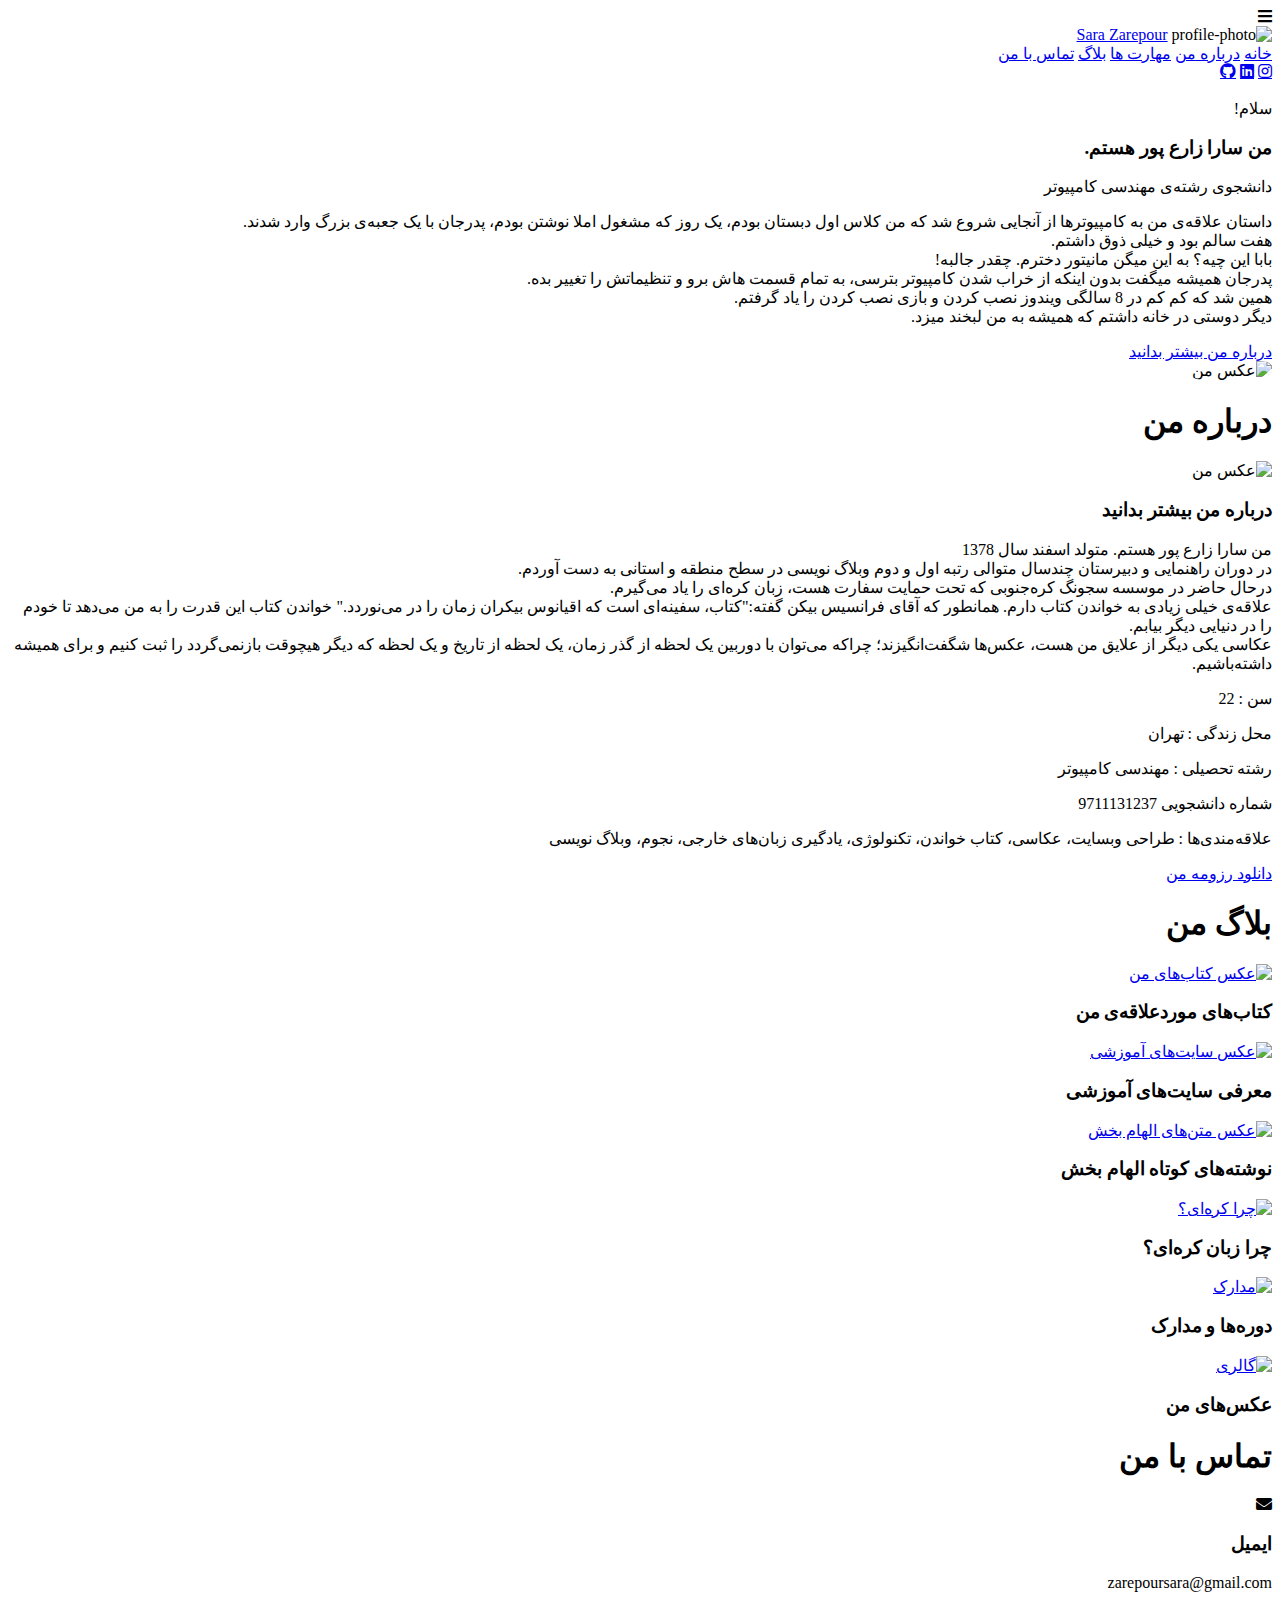
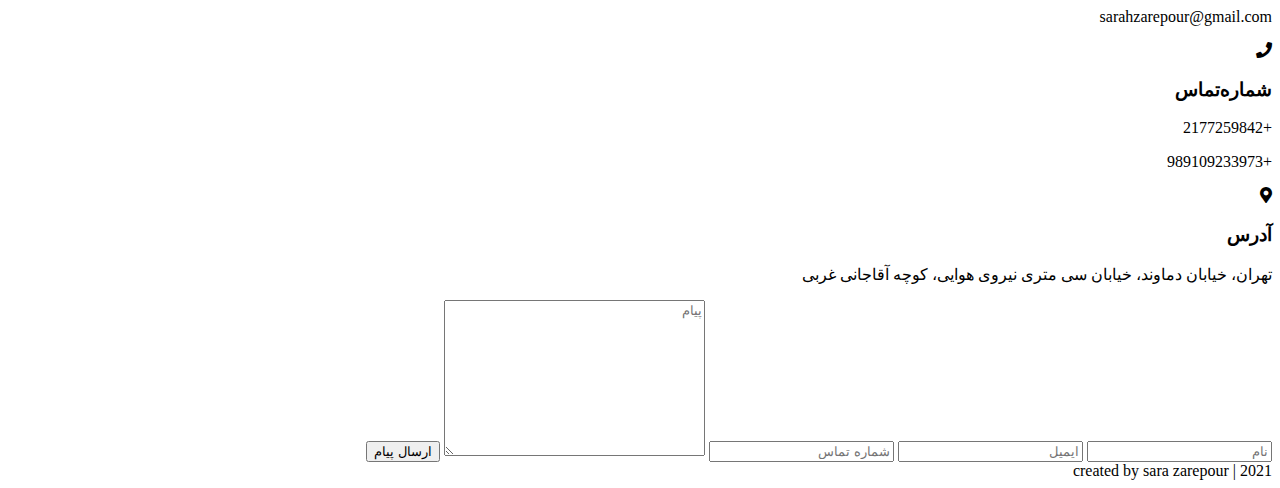
==== index.html @ 56c2e3b5 "Add files via upload" ====
<!DOCTYPE html>
<html dir="rtl" lang="fa">

<head>
    <meta charset="UTF-8">
    <meta http-equiv="X-UA-Compatible" content="IE=edge">
    <meta name="viewport" content="width=device-width, initial-scale=1.0">
    <link rel="icon" href="favicon.ico">
    <title>Sara Zarepour</title>

    <!-- font awesome cdn link  -->
    <link rel="stylesheet" href="https://cdnjs.cloudflare.com/ajax/libs/font-awesome/5.15.3/css/all.min.css">

    <!-- CSS file link -->
    <link rel="stylesheet" href="css/style.css">
</head>

<body>

    <div id="menu-bars" class="fas fa-bars"></div>

    <!-- header section -->

    <header>

        <img class="profile-img" src="images/sara-zarepour.png" alt="profile-photo">
        <a href="#" class="logo"> <span> Sara </span> Zarepour
        </a>

        <nav class="navbar">
            <a href="#home"> خانه</a>
            <a href="#about">درباره من</a>
            <a href="skills.html">مهارت ها</a>
            <a href="#blog">بلاگ</a>
            <a href="#contact">تماس با من</a>
        </nav>

        <div class="follow">
            <a href="https://www.instagram.com/mikaa.948/" class="fab fa-instagram" target="_blank"></a>
            <a href="https://www.linkedin.com/in/sara-zarepour-b95006192/" class="fab fa-linkedin" target="_blank"></a>
            <a href="https://github.com/sara-zarepour" class="fab fa-github" target="_blank"></a>
        </div>

    </header>

    <!-- header section ends -->

    <!-- home section starts  -->
    <section class="home" id="home">
        <div class="content">
            <br><span class="hi"> سلام! </span>
            <h3> من <span> سارا زارع پور </span>هستم.</h3>
            <p class="info"> دانشجوی رشته‌ی مهندسی کامپیوتر </p>
            <p class="text"> داستان علاقه‌ی من به کامپیوترها از آنجایی شروع شد که من کلاس اول دبستان بودم، یک روز که مشغول املا نوشتن بودم، پدرجان با یک جعبه‌ی بزرگ وارد شدند. <br> هفت سالم بود و خیلی ذوق داشتم. <br> بابا این چیه؟ به این میگن مانیتور دخترم. چقدر جالبه!
                <br> پدرجان همیشه میگفت بدون اینکه از خراب شدن کامپیوتر بترسی، به تمام قسمت هاش برو و تنظیماتش را تغییر بده.<br> همین شد که کم کم در 8 سالگی ویندوز نصب کردن و بازی نصب کردن را یاد گرفتم. <br> دیگر دوستی در خانه داشتم که همیشه به من لبخند
                میزد.
            </p>
            <a href="#about" class="btn">درباره من بیشتر بدانید</a>
        </div>

        <div class="image">
            <img src="images/imsara.png" alt="عکس من" style="border-radius: 50% 20%;">
        </div>

    </section>

    <!-- home section ends -->

    <!-- about section starts  -->

    <section class="about" id="about">

        <h1 class="heading"> <span>درباره</span> من </h1>

        <div class="row-1">

            <div class="image">
                <img src="images/about-img.png" alt="عکس من">
            </div>

            <div class="content">
                <h3> درباره من بیشتر بدانید </h3>
                <p>من سارا زارع پور هستم. متولد اسفند سال 1378 <br> در دوران راهنمایی و دبیرستان چندسال متوالی رتبه اول و دوم وبلاگ نویسی در سطح منطقه و استانی به دست آوردم. <br> درحال حاضر در موسسه سجونگ کره‌جنوبی که تحت حمایت سفارت هست، زبان کره‌ای را
                    یاد می‌گیرم. <br> علاقه‌ی خیلی زیادی به خواندن کتاب دارم. همانطور که آقای فرانسیس بیکن گفته:"کتاب، سفینه‌ای است که اقیانوس بیکران زمان را در می‌نوردد." خواندن کتاب این قدرت را به من می‌دهد تا خودم را در دنیایی دیگر بیابم. <br> عکاسی
                    یکی دیگر از علایق من هست، عکس‌ها شگفت‌انگیزند؛ چراکه می‌توان با دوربین یک لحظه از گذر زمان، یک لحظه از تاریخ و یک لحظه که دیگر هیچوقت بازنمی‌گردد را ثبت کنیم و برای همیشه داشته‌باشیم. </p>
                <div class="box-container">
                    <div class="box">
                        <p> <span> سن : </span> 22 </p>
                        <p> <span> محل زندگی : </span> تهران </p>
                        <p> <span> رشته تحصیلی : </span> مهندسی کامپیوتر </p>
                        <p> <span> شماره دانشجویی </span> 9711131237 </p>
                        <p> <span> علاقه‌مندی‌ها : </span> طراحی وبسایت، عکاسی، کتاب خواندن، تکنولوژی، یادگیری زبان‌های خارجی، نجوم، وبلاگ نویسی </p>
                    </div>

                </div>
                <a href="cv.pdf" class="btn" target="_blank">دانلود رزومه من</a>

            </div>

        </div>

    </section>

    <!-- about section ends -->


    <!-- blog section starts  -->

    <section class="blog" id="blog">

        <h1 class="heading"> <span> بلاگ </span> من </h1>

        <div class="box-container">

            <div class="box">
                <a href="mybooks.html"><img src="images/mybooks.PNG" alt="عکس کتاب‌های من"></a>
                <h3> کتاب‌های موردعلاقه‌ی من </h3>
            </div>

            <div class="box">
                <a href="usefulsites.html"><img src="images/usefulsites.PNG" alt="عکس سایت‌های آموزشی"></a>
                <h3> معرفی سایت‌های آموزشی </h3>
            </div>


            <div class="box">
                <a href="quotes.html"><img src="images/quotescover.jpg" alt="عکس متن‌های الهام بخش"></a>
                <h3> نوشته‌های کوتاه الهام بخش </h3>
            </div>

            <div class="box">
                <a href="whykorean.html"><img src="images/korea.jpg" alt="چرا کره‌ای؟"> </a>
                <h3> چرا زبان کره‌ای؟ </h3>
            </div>

            <div class="box">
                <a href="certifications.html"><img src="images/certificate.jpg" alt="مدارک"> </a>
                <h3> دوره‌ها و مدارک </h3>
            </div>

            <div class="box">
                <a href="gallery.html"><img src="images/covergallery.PNG" alt="گالری"></a>
                <h3> عکس‌های من </h3>
            </div>

        </div>

    </section>

    <!-- blog section ends -->

    <!-- contact section starts  -->

    <section class="contact" id="contact">

        <h1 class="heading"> <span>تماس</span> با من </h1>

        <div class="icons-container">

            <div class="icons">
                <i class="fas fa-envelope"></i>
                <h3>ایمیل</h3>
                <p>zarepoursara@gmail.com</p>
                <p>sarahzarepour@gmail.com</p>
            </div>

            <div class="icons">
                <i class="fas fa-phone"></i>
                <h3>شماره‌تماس</h3>
                <p>+2177259842</p>
                <p>+989109233973</p>
            </div>

            <div class="icons">
                <i class="fas fa-map-marker-alt"></i>
                <h3>آدرس</h3>
                <p>تهران، خیابان دماوند، خیابان سی‌ متری نیروی هوایی، کوچه آقاجانی غربی</p>
            </div>

        </div>

        <div class="row">

            <form action="">

                <input type="text" placeholder="نام" class="box" required>
                <input type="email" placeholder="ایمیل" class="box" required>
                <input type="number" placeholder="شماره تماس" class="box">

                <textarea name="" placeholder="پیام" id="" cols="30" rows="10" required></textarea>

                <input type="submit" class="btn" value="ارسال پیام">

            </form>
        </div>


    </section>

    <!-- contact section ends -->

    <!-- footer section  -->
    <footer class="footer"> created by <span>sara zarepour</span> | 2021 </footer>

    <script src="js/script.js"></script>
</body>

</html>
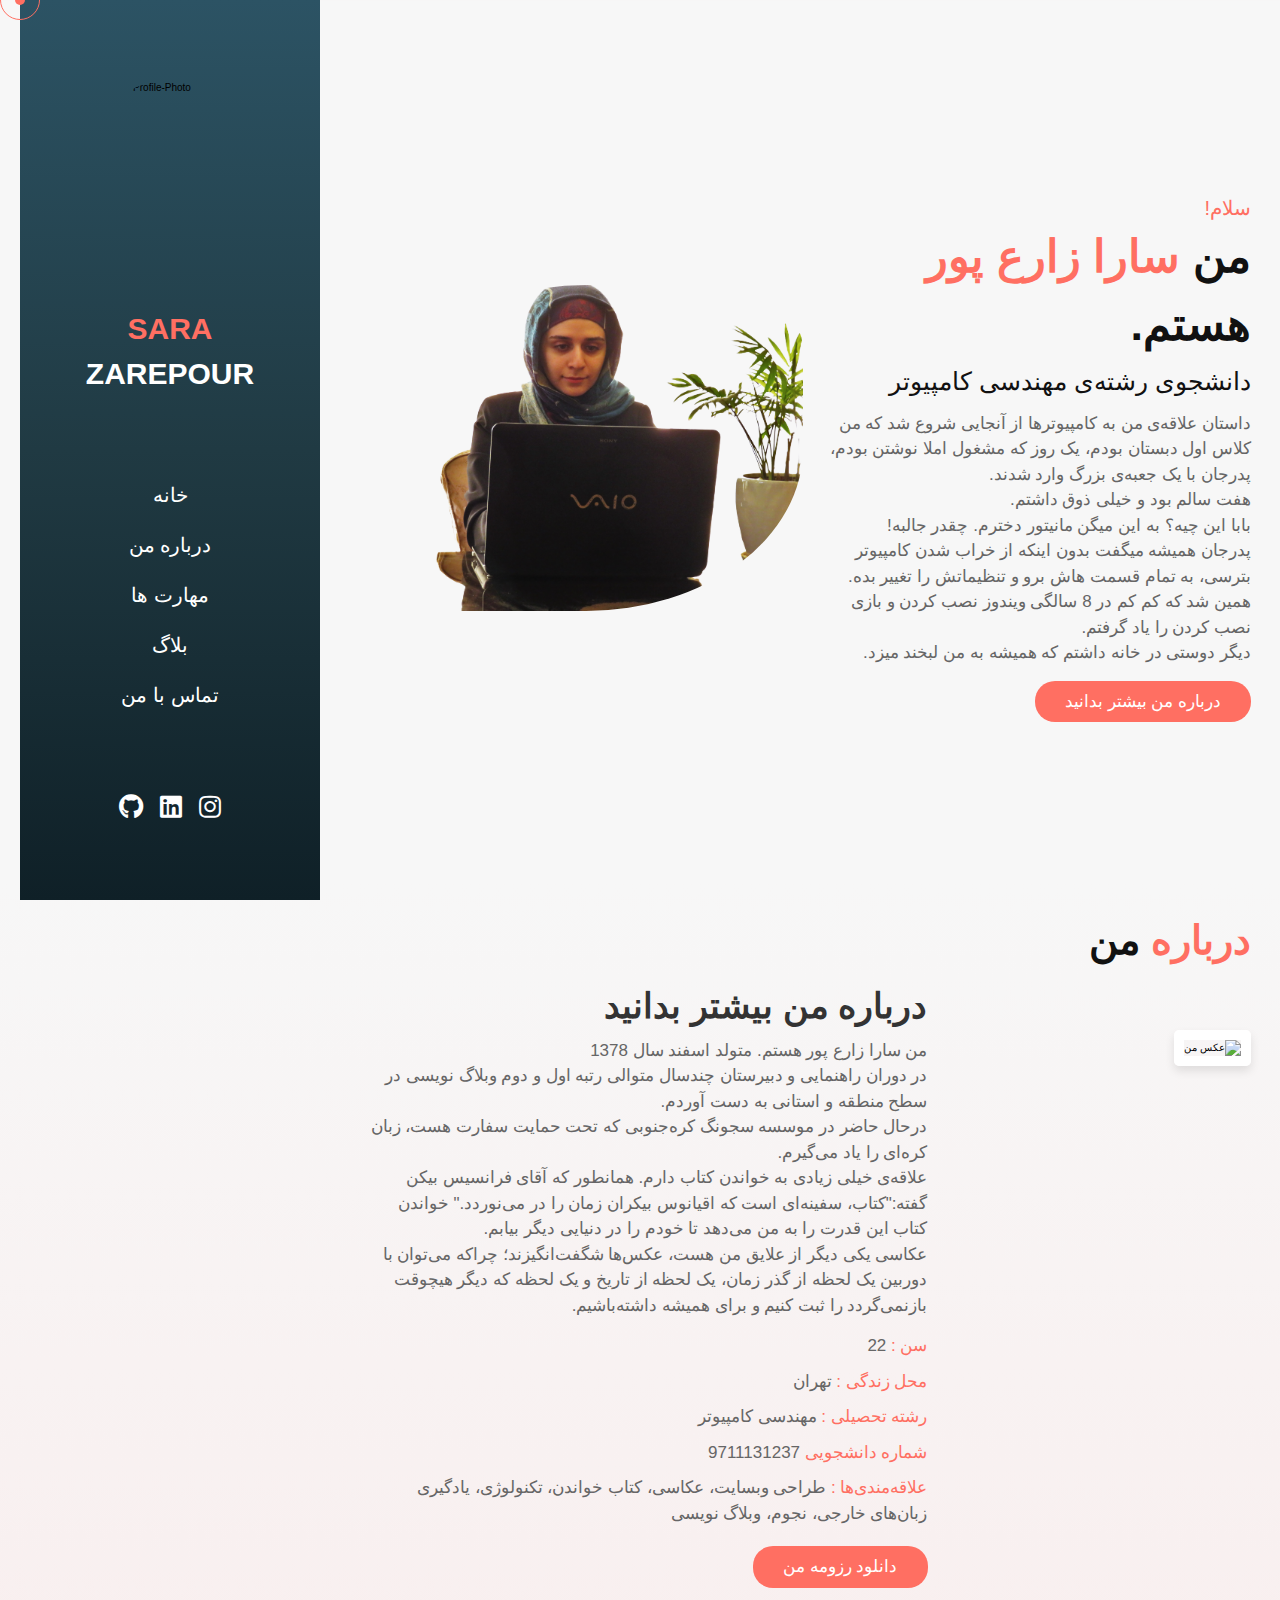
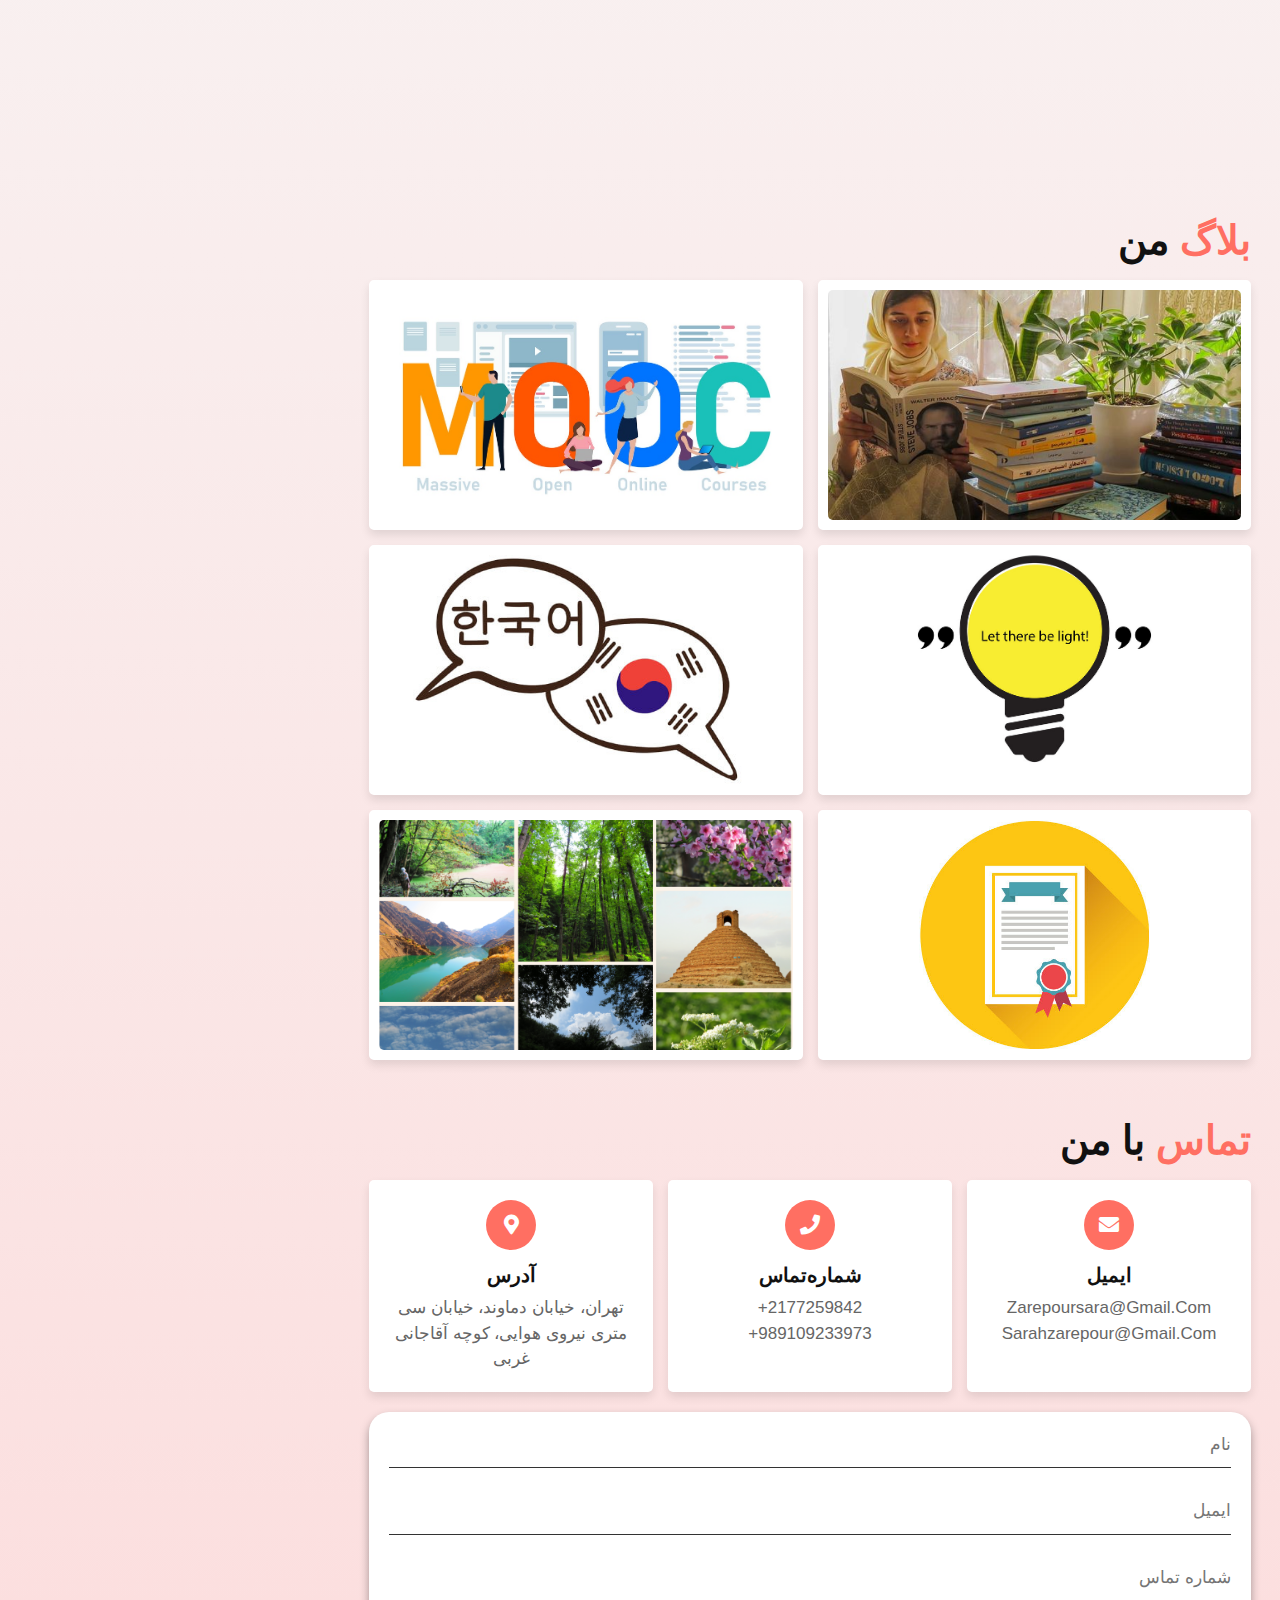
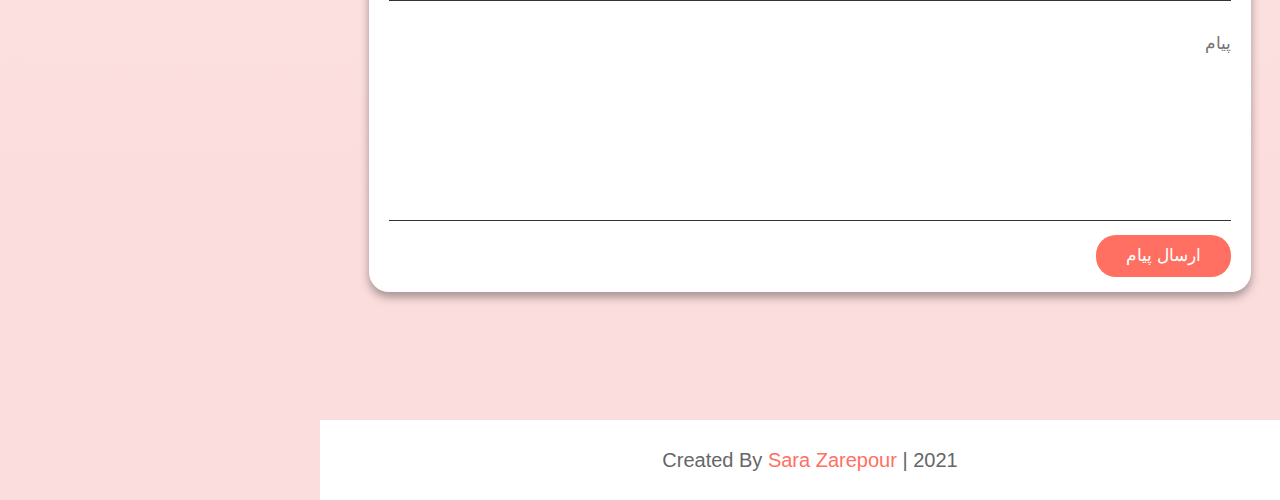
==== commit b8bbaca4: "Update index.html" ====
--- a/index.html
+++ b/index.html
@@ -16,6 +16,10 @@
 </head>
 
 <body>
+
+    <!-- custom cursors  -->
+    <div class="cursor-1"></div>
+    <div class="cursor-2"></div>
 
     <div id="menu-bars" class="fas fa-bars"></div>
 
@@ -205,4 +209,4 @@
     <script src="js/script.js"></script>
 </body>
 
-</html>+</html>
--- a/css/style.css
+++ b/css/style.css
@@ -0,0 +1,808 @@
+:root {
+    --main-color: #ff6f62;
+}
+
+* {
+    font-family: sans-serif, Tahoma, Arial;
+    margin: 0;
+    padding: 0;
+    box-sizing: border-box;
+    outline: none;
+    border: none;
+    text-decoration: none;
+    text-transform: capitalize;
+    transition: all .2s linear;
+    line-height: 1.5;
+}
+
+html {
+    font-size: 62.5%;
+    overflow-x: hidden;
+    scroll-behavior: smooth;
+}
+
+body {
+    background-image: linear-gradient(to bottom, rgba(247, 247, 247, 1) 23.8%, rgba(252, 221, 221, 1) 92%);
+    padding-left: 30rem;
+}
+
+section {
+    padding: 1rem 5%;
+    min-height: 100vh;
+}
+
+.heading {
+    font-size: 4rem;
+    padding-bottom: 1rem;
+    color: #111;
+    text-transform: uppercase;
+}
+
+.heading span {
+    color: var(--main-color);
+    text-transform: uppercase;
+}
+
+.btn {
+    display: inline-block;
+    margin-top: 1rem;
+    padding: .8rem 3rem;
+    background: var(--main-color);
+    color: #fff;
+    cursor: pointer;
+    font-size: 1.7rem;
+    border-radius: 20px;
+}
+
+.btn:hover {
+    background-color: #ee8c68;
+    background-image: linear-gradient(315deg, #ee8c68 0%, #eb6b9d 74%);
+    letter-spacing: .2rem;
+}
+
+header {
+    position: fixed;
+    top: 0;
+    left: 0;
+    bottom: 0;
+    background: #0F2027;
+    /* fallback for old browsers */
+    background: -webkit-linear-gradient(to bottom, #2C5364, #203A43, #0F2027);
+    /* Chrome 10-25, Safari 5.1-6 */
+    background: linear-gradient(to bottom, #2C5364, #203A43, #0F2027);
+    /* W3C, IE 10+/ Edge, Firefox 16+, Chrome 26+, Opera 12+, Safari 7+ */
+    display: flex;
+    align-items: center;
+    justify-content: space-between;
+    z-index: 1000;
+    flex-flow: column;
+    padding: 8rem 2rem;
+    width: 30rem;
+    text-align: center;
+}
+
+header .logo {
+    text-transform: uppercase;
+    color: #fff;
+    font-size: 3rem;
+    font-weight: bolder;
+}
+
+header .logo span {
+    text-transform: uppercase;
+    color: var(--main-color);
+}
+
+header .navbar a {
+    display: block;
+    font-size: 2rem;
+    color: #fff;
+    margin: 2rem 0;
+}
+
+header .navbar a:hover {
+    color: var(--main-color);
+}
+
+header .follow a {
+    font-size: 2.5rem;
+    color: #fff;
+    margin: 0 .7rem;
+}
+
+header .follow a:hover {
+    color: var(--main-color);
+}
+
+.profile-img {
+    width: 164px;
+    height: 162px;
+    border-radius: 50%;
+}
+
+#menu-bars {
+    position: fixed;
+    top: 1rem;
+    left: 1rem;
+    z-index: 10000;
+    background: var(--main-color);
+    color: #fff;
+    border-radius: .5rem;
+    padding: 1rem 1.5rem;
+    font-size: 3rem;
+    cursor: pointer;
+    display: none;
+}
+
+.cursor-1 {
+    position: absolute;
+    top: 0;
+    left: 0;
+    height: 1rem;
+    width: 1rem;
+    background: var(--main-color);
+    pointer-events: none;
+    transform: translate(-50%, -50%);
+    border-radius: 50%;
+    z-index: 10000;
+}
+
+.cursor-1.active {
+    height: 7rem;
+    width: 7rem;
+    opacity: .3;
+}
+
+.cursor-2 {
+    position: absolute;
+    top: 0;
+    left: 0;
+    height: 4rem;
+    width: 4rem;
+    border: .1rem solid var(--main-color);
+    pointer-events: none;
+    transform: translate(-50%, -50%);
+    border-radius: 50%;
+    z-index: 10000;
+    transition: .3s linear;
+}
+
+.cursor-2.active {
+    display: none;
+}
+
+.home {
+    display: flex;
+    align-items: center;
+    flex-wrap: wrap;
+    gap: 1.5rem;
+}
+
+.home .image {
+    flex: 1 1 40rem;
+}
+
+.home .image img {
+    width: 100%;
+}
+
+.home .content {
+    flex: 1 1 40rem;
+}
+
+.home .content .hi {
+    font-size: 2rem;
+    color: var(--main-color);
+}
+
+.home .content h3 {
+    font-size: 4.5rem;
+    color: #111;
+    text-transform: uppercase;
+}
+
+.home .content h3 span {
+    color: var(--main-color);
+    text-transform: uppercase;
+}
+
+.home .content .info {
+    font-size: 2.5rem;
+    color: #111;
+    padding: .5rem 0;
+}
+
+.home .content .text {
+    font-size: 1.7rem;
+    color: #666;
+    padding: .5rem 0;
+}
+
+.about .row-1 {
+    display: flex;
+    flex-wrap: wrap;
+    gap: 1.5rem;
+    padding-bottom: 2rem;
+}
+
+.about .row-1 .image {
+    flex: 1 1 25rem;
+    padding-top: 50px;
+}
+
+.about .row-1 .image img {
+    height: 70%;
+    width: 70%;
+    object-fit: cover;
+    border: 1rem solid #fff;
+    border-radius: .5rem;
+    box-shadow: 0 .5rem 1rem rgba(0, 0, 0, .1);
+}
+
+.about .row-1 .content {
+    flex: 1 1 50rem;
+}
+
+.about .row-1 .content h3 {
+    color: #333;
+    font-size: 3.5rem;
+}
+
+.about .row-1 .content p {
+    color: #666;
+    font-size: 1.7rem;
+    padding: .5rem 0;
+}
+
+.about .row-1 .content .box-container {
+    display: flex;
+    flex-wrap: wrap;
+    gap: 1.5rem;
+    padding: 0.5rem 0;
+}
+
+.about .row-1 .content .box-container .box {
+    flex: 1 1 20rem;
+}
+
+.about .row-1 .content .box-container .box span {
+    color: var(--main-color);
+}
+
+.skills:after {
+    content: "";
+    display: table;
+    clear: both;
+}
+
+.mySkills {
+    float: left;
+    width: 50%;
+    padding: 10px;
+    height: 300px;
+}
+
+.myLang {
+    float: left;
+    width: 50%;
+    padding: 10px;
+    height: 300px;
+}
+
+.about .row-2 {
+    display: flex;
+    flex-wrap: wrap;
+    gap: 1.5rem;
+    align-items: center;
+}
+
+.about .row-2 .skills {
+    flex: 1 1 40rem;
+}
+
+.about .row-2 .skills .progress {
+    padding: 1rem 0;
+}
+
+.about .row-2 .skills .progress h3 {
+    display: flex;
+    justify-content: space-between;
+    padding: .7rem 0;
+    font-size: 1.7rem;
+    color: #111;
+    font-weight: 400;
+}
+
+.about .row-2 .skills .progress .bar {
+    width: 100%;
+    background: #ccc;
+    overflow: hidden;
+    height: 1rem;
+    border-radius: 50rem;
+}
+
+.about .row-2 .skills .progress .bar span {
+    display: block;
+    height: 100%;
+    background: var(--main-color);
+    border-radius: 50rem;
+}
+
+.about .row-2 .mySkills .progress:nth-child(2) .bar span {
+    width: 100%;
+}
+
+.about .row-2 .mySkills .progress:nth-child(3) .bar span {
+    width: 95%;
+}
+
+.about .row-2 .mySkills .progress:nth-child(4) .bar span {
+    width: 60%;
+}
+
+.about .row-2 .mySkills .progress:nth-child(5) .bar span {
+    width: 80%;
+}
+
+.about .row-2 .mySkills .progress:nth-child(6) .bar span {
+    width: 35%;
+}
+
+.about .row-2 .mySkills .progress:nth-child(7) .bar span {
+    width: 50%;
+}
+
+.about .row-2 .mySkills .progress:nth-child(8) .bar span {
+    width: 70%;
+}
+
+.about .row-2 .myLang .progress:nth-child(2) .bar span {
+    width: 80%;
+}
+
+.about .row-2 .myLang .progress:nth-child(3) .bar span {
+    width: 70%;
+}
+
+.about .row-2 .myLang .progress:nth-child(4) .bar span {
+    width: 20%;
+}
+
+.about .row-2 .myLang .progress:nth-child(5) .bar span {
+    width: 15%;
+}
+
+.about .row-2 .myLang .progress:nth-child(6) .bar span {
+    width: 100%;
+}
+
+.about .row-2 .box-container {
+    flex: 1 1 40rem;
+    display: flex;
+    flex-wrap: wrap;
+    gap: 1.5rem;
+}
+
+.about .row-2 .box-container .box {
+    flex: 1 1 15rem;
+    background: #fff;
+    padding: 2rem;
+    border-radius: .5rem;
+    box-shadow: 0 .5rem 1rem rgba(0, 0, 0, .1);
+}
+
+.about .row-2 .box-container .box h3 {
+    color: var(--main-color);
+    font-size: 3rem;
+}
+
+.about .row-2 .box-container .box p {
+    color: #666;
+    font-size: 1.7rem;
+    padding-top: .5rem;
+}
+
+.photos .box-container {
+    display: flex;
+    flex-wrap: wrap;
+}
+
+.photos .box-container .box {
+    position: relative;
+    flex: 1 1 33rem;
+    border-left: .2rem solid var(--main-color);
+    padding-left: 2rem;
+    padding-right: 2rem;
+    padding-bottom: 2rem;
+}
+
+.photos .box-container .box::before {
+    content: '';
+    position: absolute;
+    top: 0;
+    left: -1rem;
+    height: 2rem;
+    width: 2rem;
+    border-radius: 50%;
+    background: var(--main-color);
+}
+
+.photos .box-container .box .content {
+    background: #fff;
+    padding: 1.5rem;
+    box-shadow: 0 .5rem 1rem rgba(0, 0, 0, .1);
+    border-radius: .5rem;
+}
+
+.photos .box-container .box .content span {
+    color: #fff;
+    font-size: 1.7rem;
+    background: var(--main-color);
+    border-radius: 50rem;
+    padding: .4rem 1rem;
+}
+
+.photos .box-container .box .content h3 {
+    font-size: 2.5rem;
+    padding: .5rem 0;
+    color: #111;
+}
+
+.photos .box-container .box .content p {
+    font-size: 1.5rem;
+    color: #666;
+}
+
+.blog .box-container {
+    display: flex;
+    flex-wrap: wrap;
+    gap: 1.5rem;
+}
+
+.blog .box-container .box {
+    flex: 1 1 30rem;
+    height: 25rem;
+    position: relative;
+    overflow: hidden;
+    border: 1rem solid #fff;
+    box-shadow: 0 .5rem 1rem rgba(0, 0, 0, .1);
+    background: #fff;
+    border-radius: .5rem;
+}
+
+.blog .box-container .box img {
+    height: 100%;
+    width: 100%;
+    object-fit: cover;
+    border-radius: .5rem;
+    position: relative;
+    z-index: 1;
+}
+
+.blog .box-container .box:hover img {
+    height: 75%;
+    width: 75%;
+}
+
+.blog .box-container .box h3 {
+    position: absolute;
+    bottom: .5rem;
+    left: 1rem;
+    font-size: 2.5rem;
+    color: #333;
+}
+
+.blog .box-container .box .icons {
+    position: absolute;
+    top: 1rem;
+    right: 1rem;
+}
+
+.blog .box-container .box .icons a {
+    display: block;
+    height: 4rem;
+    width: 4rem;
+    border-radius: .5rem;
+    background: #eee;
+    color: #333;
+    font-size: 1.7rem;
+    line-height: 4rem;
+    text-align: center;
+    margin-bottom: 1rem;
+}
+
+
+/*skills page certifications section */
+
+.box1 img {
+    display: block;
+    padding: 1.25em;
+    width: 40%;
+    margin: 0 auto;
+}
+
+
+/*books*/
+
+.books .box-container {
+    display: flex;
+    flex-wrap: wrap;
+    gap: 1.5rem;
+    margin: 45px;
+    column-gap: 4%;
+}
+
+.books .box-container .box {
+    flex: 1 1 30rem;
+    height: 25rem;
+    position: relative;
+    overflow: hidden;
+    border-style: none;
+    background: black;
+    border-radius: .5rem;
+}
+
+.books .box-container .box img {
+    height: 100%;
+    width: 100%;
+    object-fit: cover;
+    position: relative;
+    z-index: 1;
+}
+
+.books .box-container .box img:hover {
+    opacity: 0.3;
+    display: block
+}
+
+.overlay {
+    position: absolute;
+    bottom: 100%;
+    left: 0;
+    right: 0;
+    background-color: #000000;
+    overflow: hidden;
+    width: 100%;
+    height: 0;
+    transition: .5s ease;
+}
+
+.box:hover .overlay {
+    bottom: 0;
+    height: 100%;
+}
+
+.textbook {
+    color: white;
+    font-size: 14px;
+    position: relative;
+    padding: 0 20px 0 20px;
+    top: 50%;
+    left: 50%;
+    -webkit-transform: translate(-50%, -50%);
+    -ms-transform: translate(-50%, -50%);
+    transform: translate(-50%, -50%);
+    text-align: center;
+}
+
+
+/*end books*/
+
+
+/* start gallery */
+
+.rowgallery {
+    display: -ms-flexbox;
+    /* IE10 */
+    display: flex;
+    -ms-flex-wrap: wrap;
+    /* IE10 */
+    flex-wrap: wrap;
+    padding: 0 4px;
+}
+
+.rowgallery .column img:hover {
+    transform: scale(1.5);
+}
+
+.column {
+    -ms-flex: 25%;
+    /* IE10 */
+    flex: 25%;
+    max-width: 25%;
+    padding: 0 4px;
+}
+
+.column img {
+    margin-top: 8px;
+    vertical-align: middle;
+    width: 100%;
+}
+
+@media screen and (max-width: 800px) {
+    .column {
+        -ms-flex: 50%;
+        flex: 50%;
+        max-width: 50%;
+    }
+}
+
+@media screen and (max-width: 600px) {
+    .column {
+        -ms-flex: 100%;
+        flex: 100%;
+        max-width: 100%;
+    }
+}
+
+.column {
+    flex: 25%;
+    max-width: 25%;
+    padding: 0 4px;
+}
+
+.column img {
+    margin-top: 8px;
+    vertical-align: middle;
+    width: 100%;
+}
+
+@media screen and (max-width: 800px) {
+    .column {
+        flex: 50%;
+        max-width: 50%;
+    }
+}
+
+@media screen and (max-width: 600px) {
+    .column {
+        flex: 100%;
+        max-width: 100%;
+    }
+}
+
+
+/* end gallery */
+
+
+/*contact */
+
+.contact .icons-container {
+    display: flex;
+    gap: 1.5rem;
+    flex-wrap: wrap;
+    padding-bottom: 2rem;
+}
+
+.contact .icons-container .icons {
+    flex: 1 1 25rem;
+    text-align: center;
+    padding: 2rem;
+    background: #fff;
+    box-shadow: 0 .5rem 1rem rgba(0, 0, 0, .1);
+    border-radius: .5rem;
+}
+
+.contact .icons-container .icons i {
+    height: 5rem;
+    width: 5rem;
+    line-height: 5rem;
+    font-size: 2rem;
+    background: var(--main-color);
+    color: #fff;
+    border-radius: 50%;
+}
+
+.contact .icons-container .icons h3 {
+    color: #111;
+    font-size: 2rem;
+    padding: .5rem 0;
+    padding-top: 1rem;
+}
+
+.contact .icons-container .icons p {
+    color: #666;
+    font-size: 1.7rem;
+    direction: ltr;
+}
+
+.contact .row {
+    display: flex;
+    flex-wrap: wrap;
+    gap: 1.5rem;
+}
+
+.contact .row form {
+    flex: 1 1 55rem;
+    background: #fff;
+    padding: 0 2rem;
+    box-shadow: 0 .5rem 1rem rgba(0, 0, 0, 0.349);
+    border-radius: 2rem;
+}
+
+.contact .row .map {
+    flex: 1 1 25rem;
+    border: 1rem solid #fff;
+    box-shadow: 0 .5rem 1rem rgba(0, 0, 0, .1);
+    border-radius: .5rem;
+    width: 100%;
+}
+
+.contact .row form .box,
+.contact .row form textarea {
+    width: 100%;
+    border-bottom: .1rem solid #333;
+    color: #333;
+    text-transform: none;
+    font-size: 1.7rem;
+    padding: 1rem 0;
+    margin: 1rem 0;
+}
+
+.contact .row form .box:focus,
+.contact .row form textarea:focus {
+    border-color: var(--main-color);
+}
+
+.contact .row form .box::placeholder,
+.contact .row form textarea::placeholder {
+    text-transform: capitalize;
+}
+
+.contact .row form textarea {
+    height: 20rem;
+    resize: none;
+}
+
+.contact .row form .btn {
+    margin-top: 0;
+    margin-bottom: 1.5rem;
+}
+
+.footer {
+    margin-top: 2rem;
+    font-size: 2rem;
+    padding: 2.5rem;
+    text-align: center;
+    color: #666;
+    background: #fff;
+    direction: ltr;
+}
+
+.footer span {
+    color: var(--main-color);
+}
+
+
+/* media queries  */
+
+@media (max-width:991px) {
+    html {
+        font-size: 55%;
+    }
+    body {
+        padding: 0;
+    }
+    #menu-bars {
+        display: initial;
+    }
+    header {
+        left: -120%;
+    }
+    header.active {
+        left: 0%;
+    }
+    .cursor-1,
+    .cursor-2 {
+        display: none;
+    }
+}
+
+@media (max-width:450px) {
+    html {
+        font-size: 50%;
+    }
+    .photos .box-container .box {
+        padding-right: 0;
+    }
+}
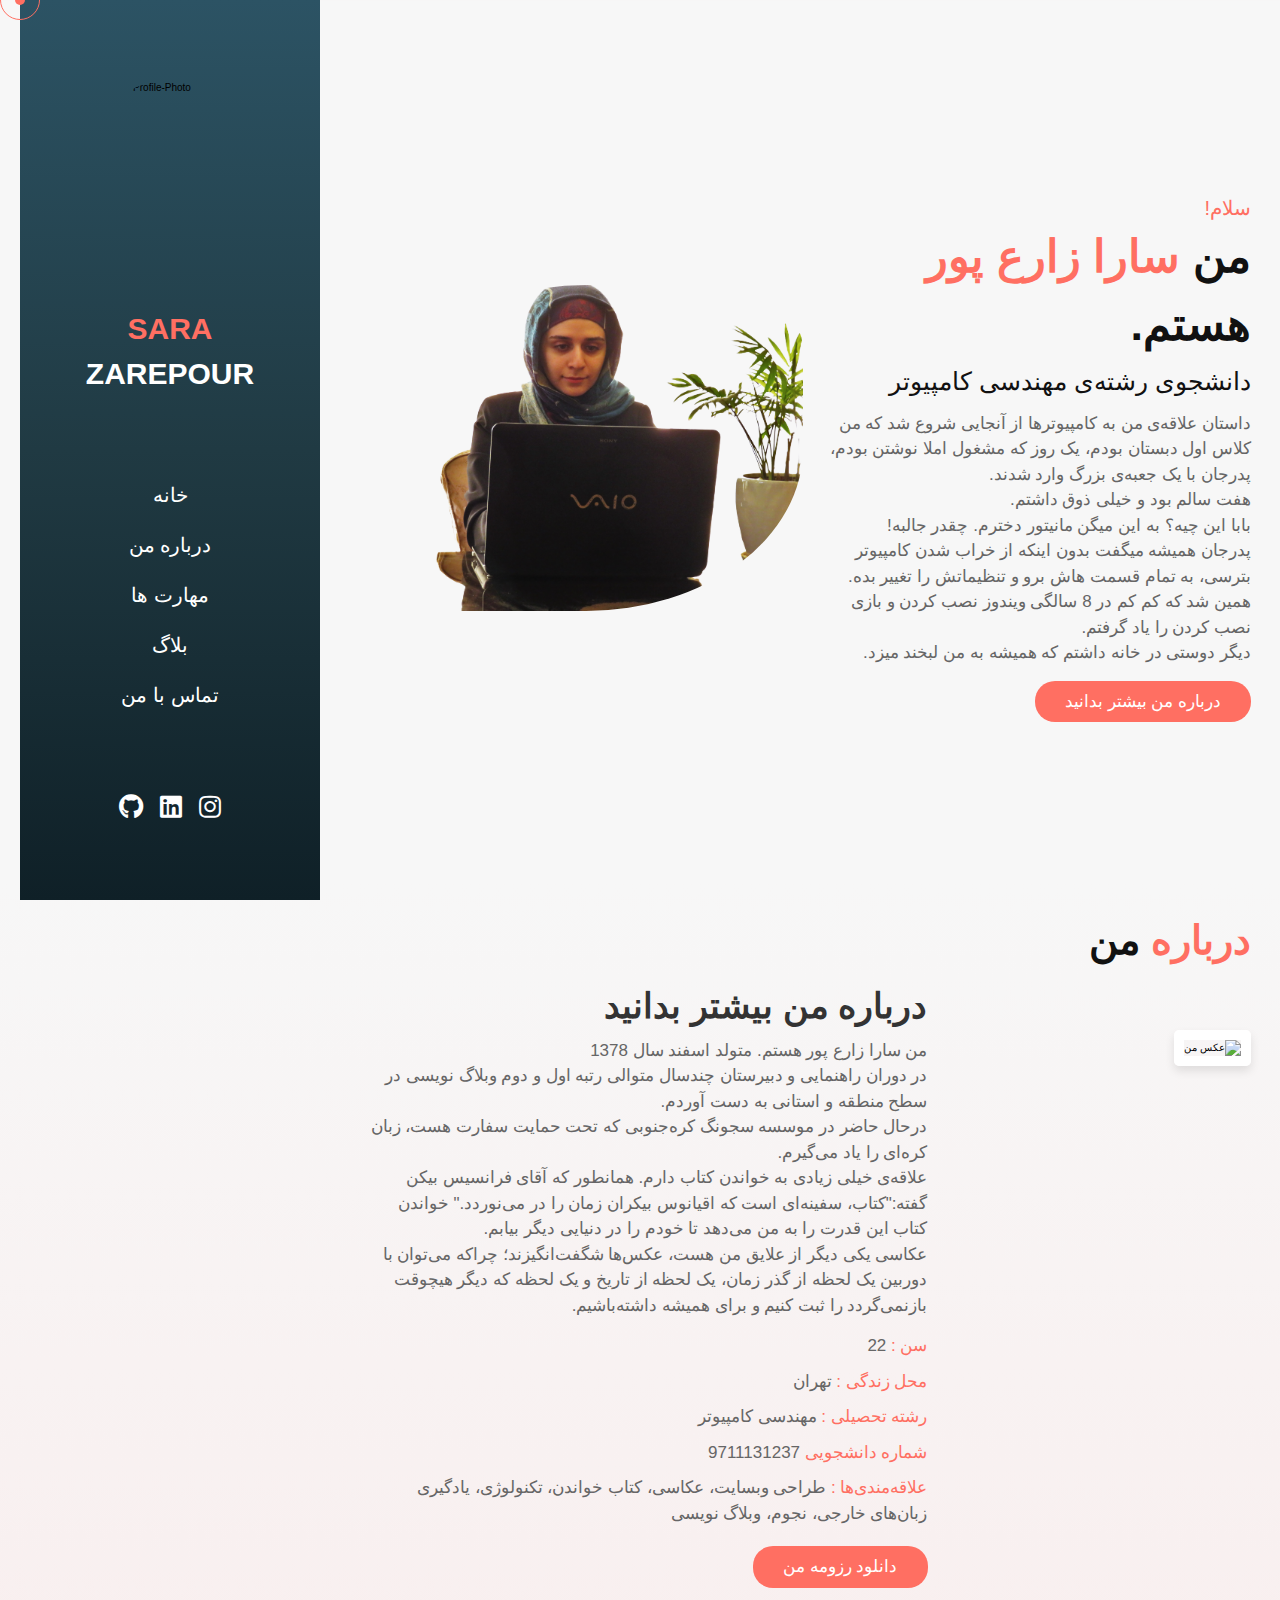
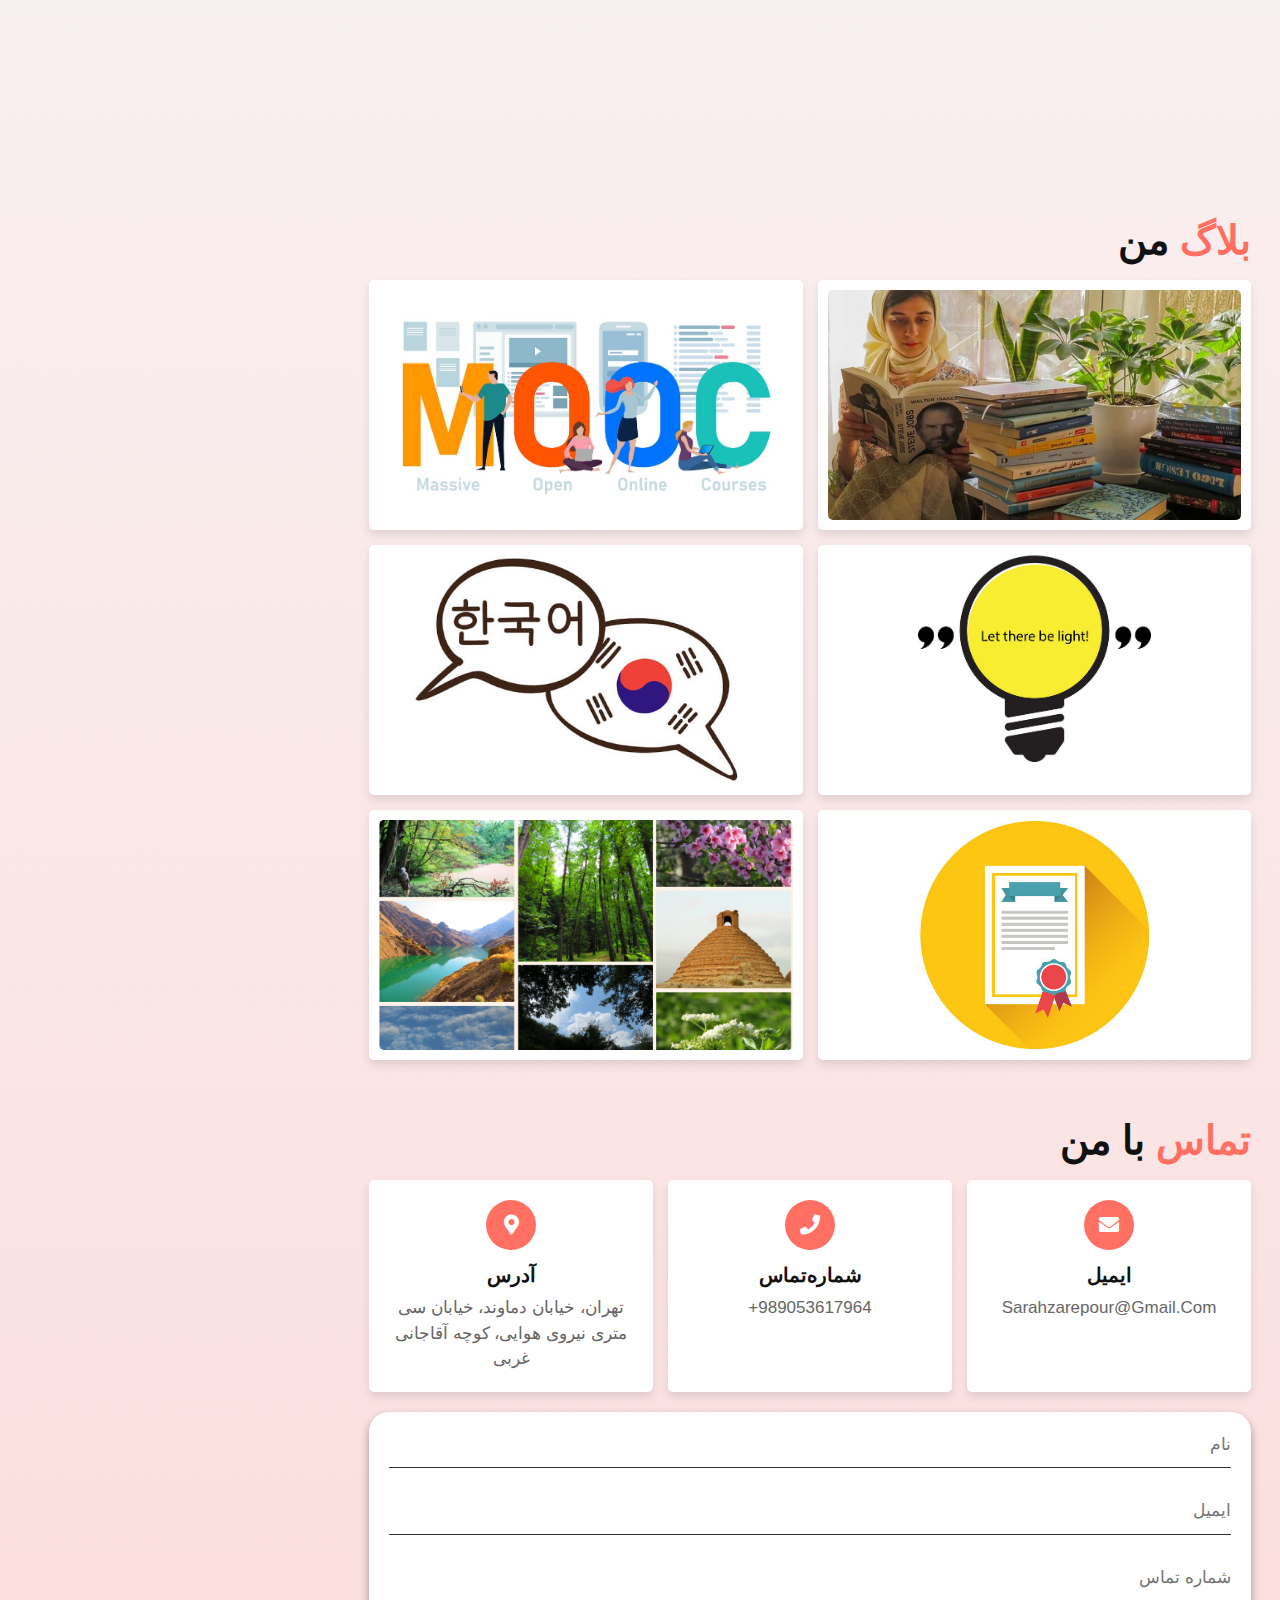
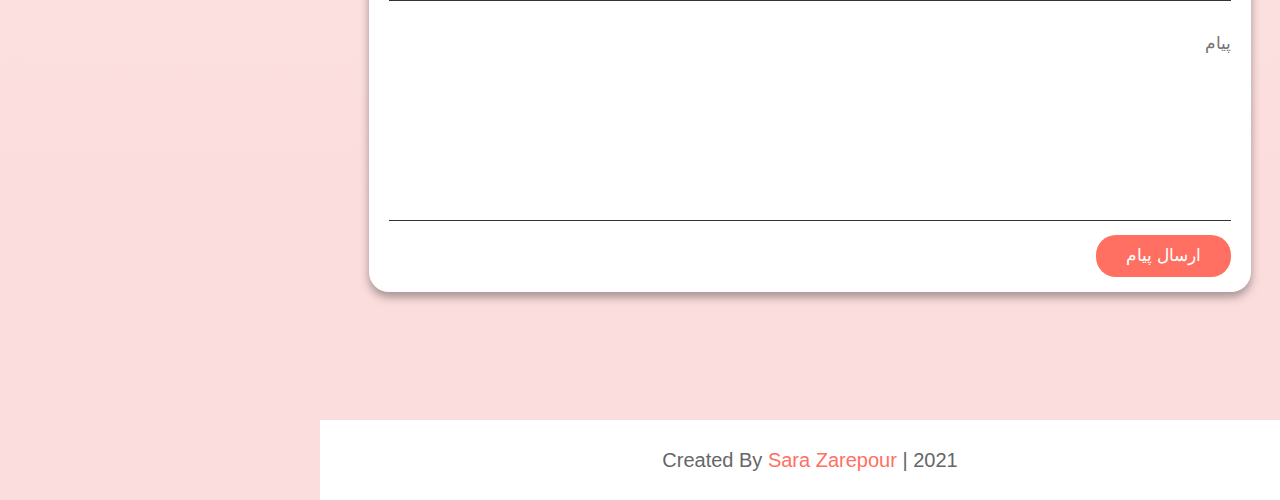
==== commit 25edc4d4: "Update index.html" ====
--- a/index.html
+++ b/index.html
@@ -164,15 +164,13 @@
             <div class="icons">
                 <i class="fas fa-envelope"></i>
                 <h3>ایمیل</h3>
-                <p>zarepoursara@gmail.com</p>
                 <p>sarahzarepour@gmail.com</p>
             </div>
 
             <div class="icons">
                 <i class="fas fa-phone"></i>
                 <h3>شماره‌تماس</h3>
-                <p>+2177259842</p>
-                <p>+989109233973</p>
+                <p>+989053617964</p>
             </div>
 
             <div class="icons">
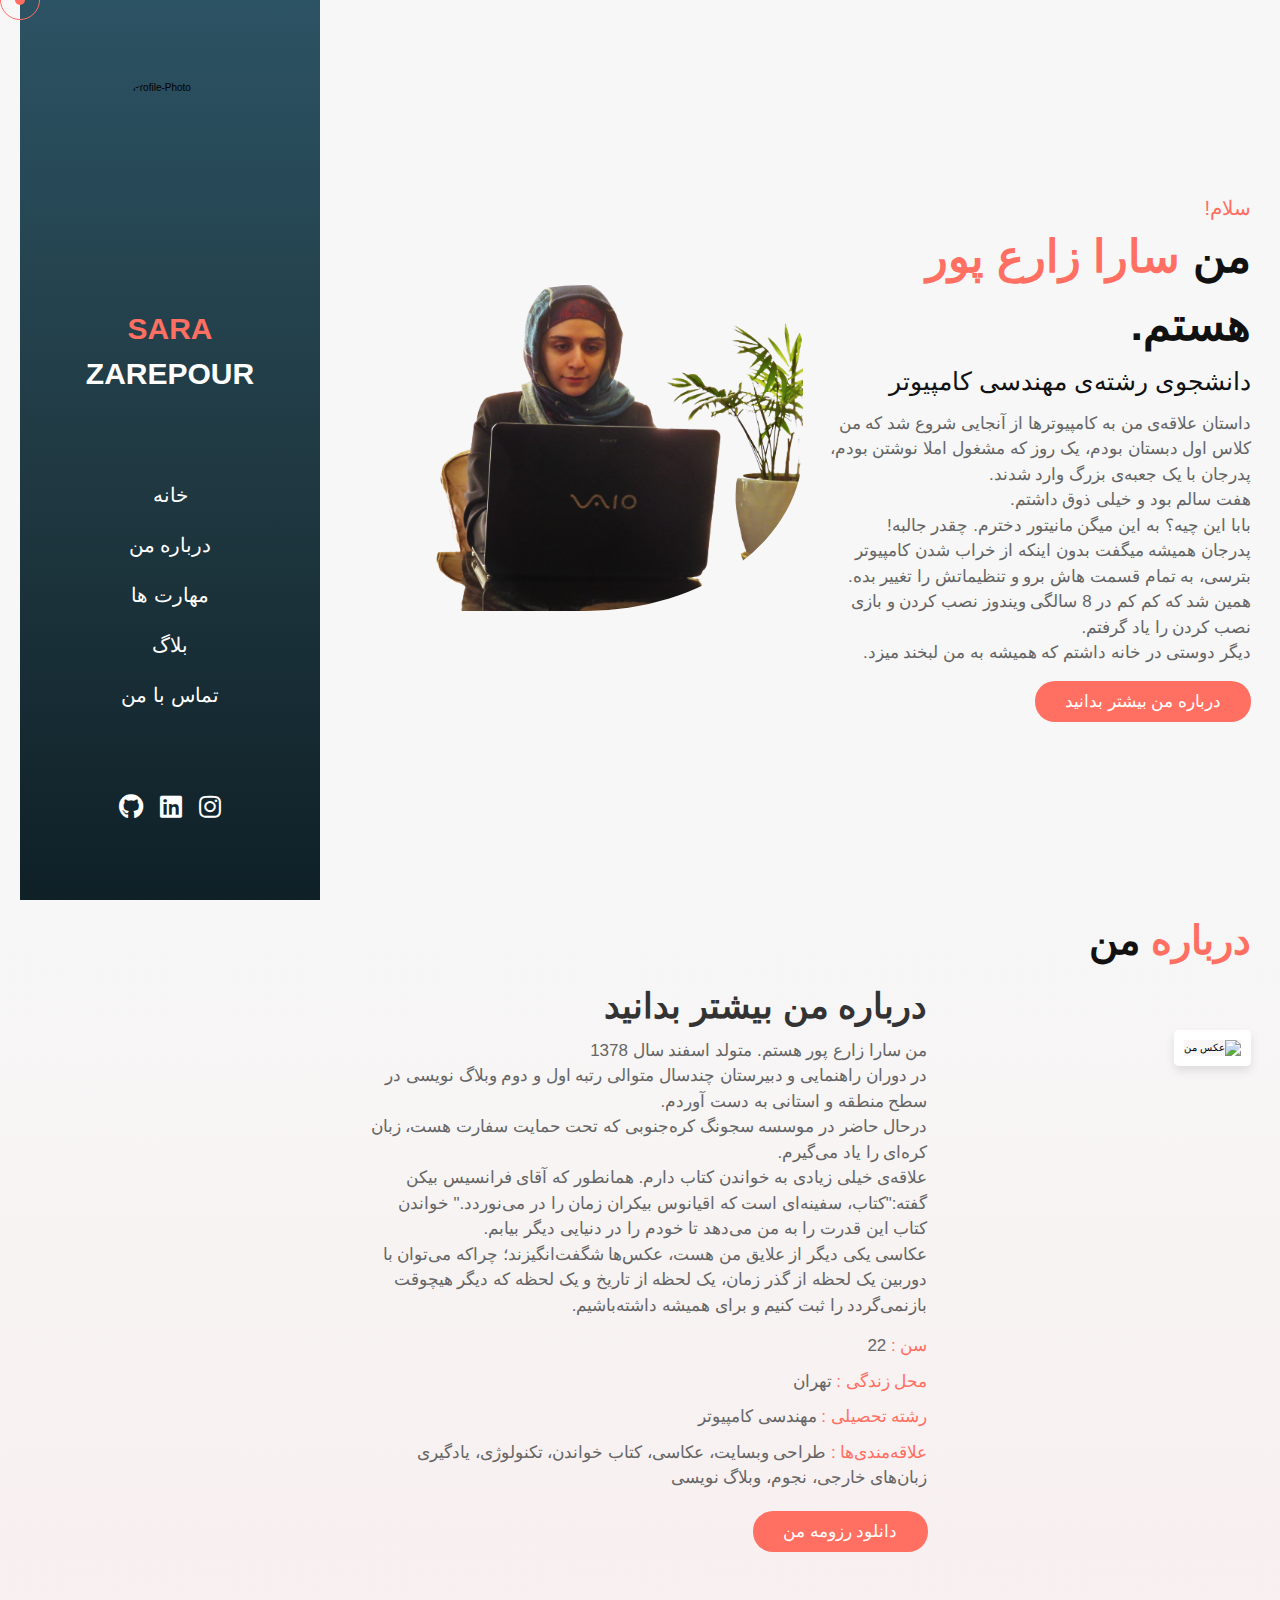
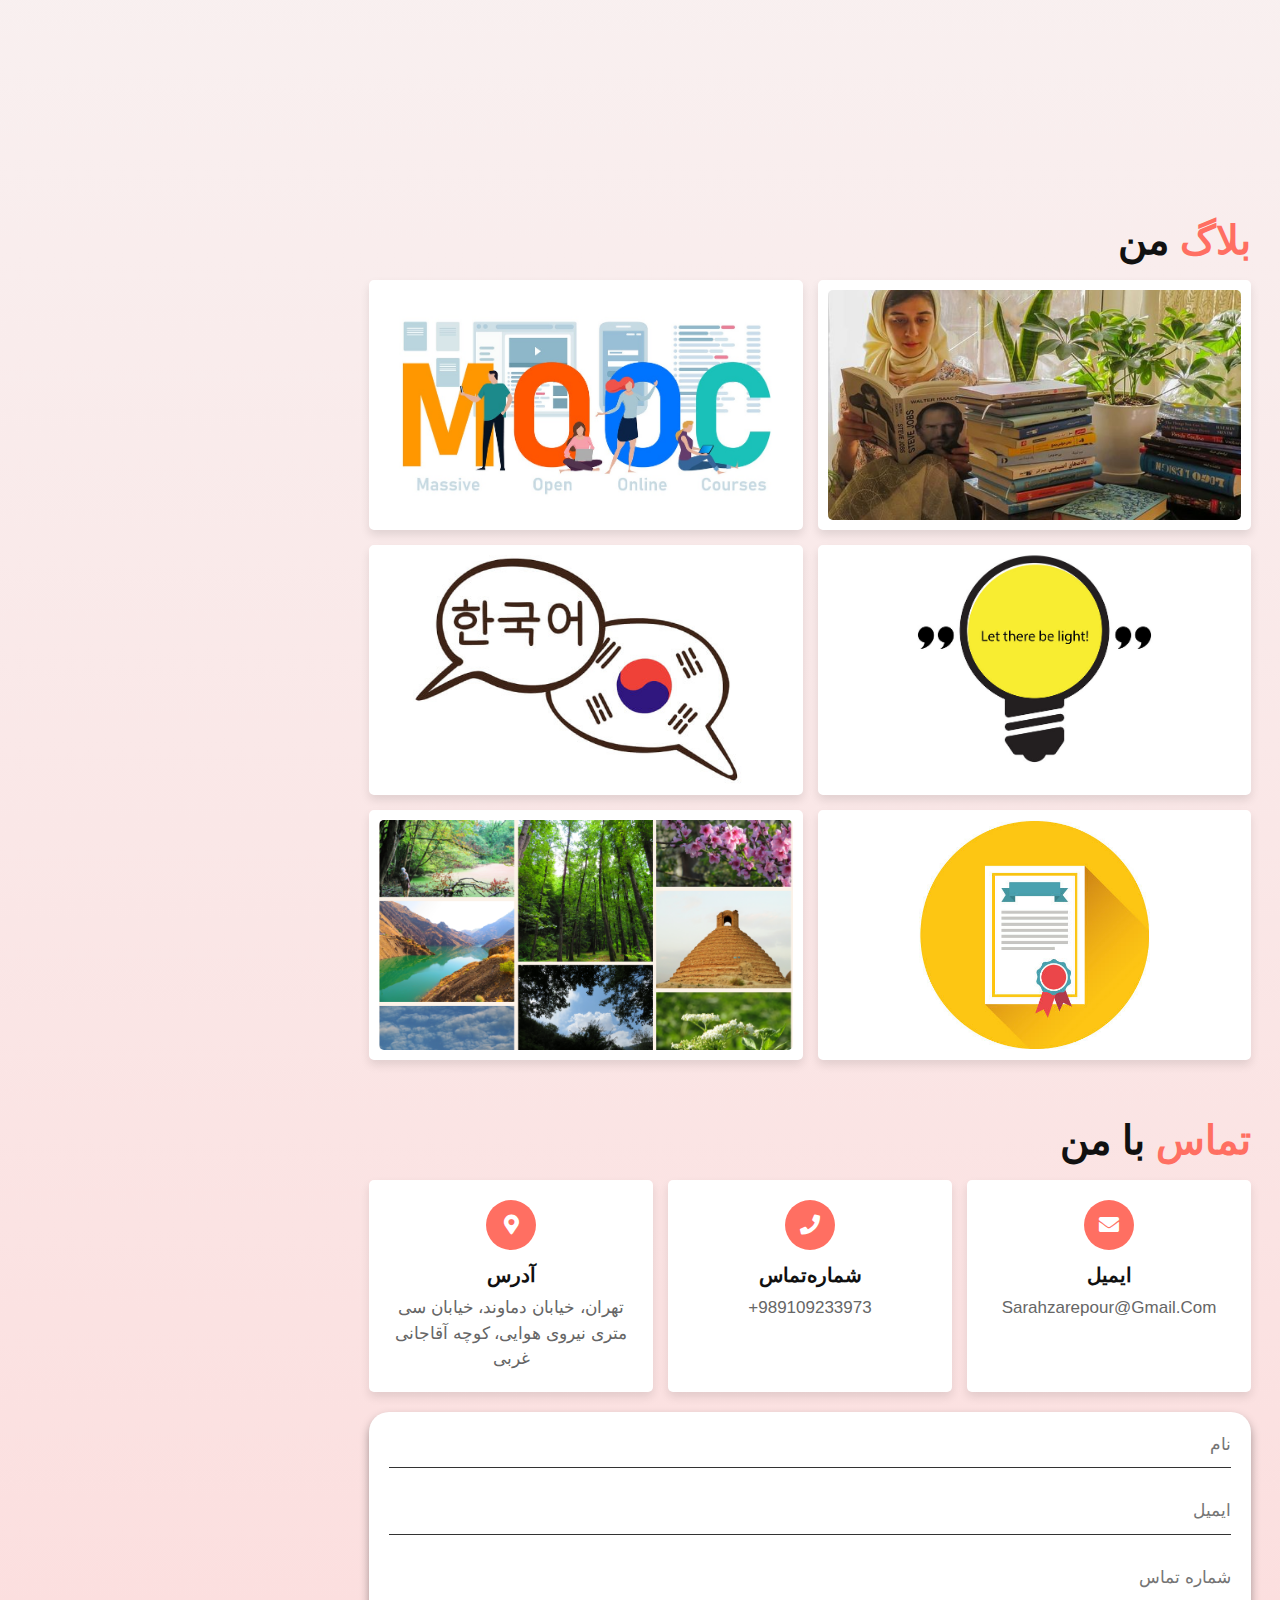
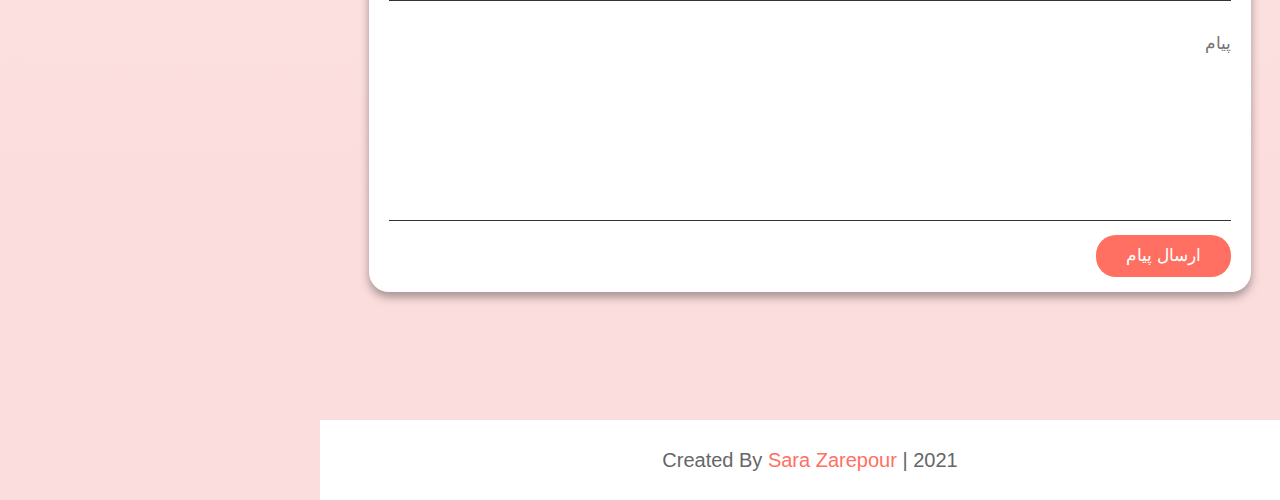
==== commit 9f38fb45: "Update index.html" ====
--- a/index.html
+++ b/index.html
@@ -92,7 +92,6 @@
                         <p> <span> سن : </span> 22 </p>
                         <p> <span> محل زندگی : </span> تهران </p>
                         <p> <span> رشته تحصیلی : </span> مهندسی کامپیوتر </p>
-                        <p> <span> شماره دانشجویی </span> 9711131237 </p>
                         <p> <span> علاقه‌مندی‌ها : </span> طراحی وبسایت، عکاسی، کتاب خواندن، تکنولوژی، یادگیری زبان‌های خارجی، نجوم، وبلاگ نویسی </p>
                     </div>
 
@@ -170,7 +169,7 @@
             <div class="icons">
                 <i class="fas fa-phone"></i>
                 <h3>شماره‌تماس</h3>
-                <p>+989053617964</p>
+                <p>+989109233973</p>
             </div>
 
             <div class="icons">
